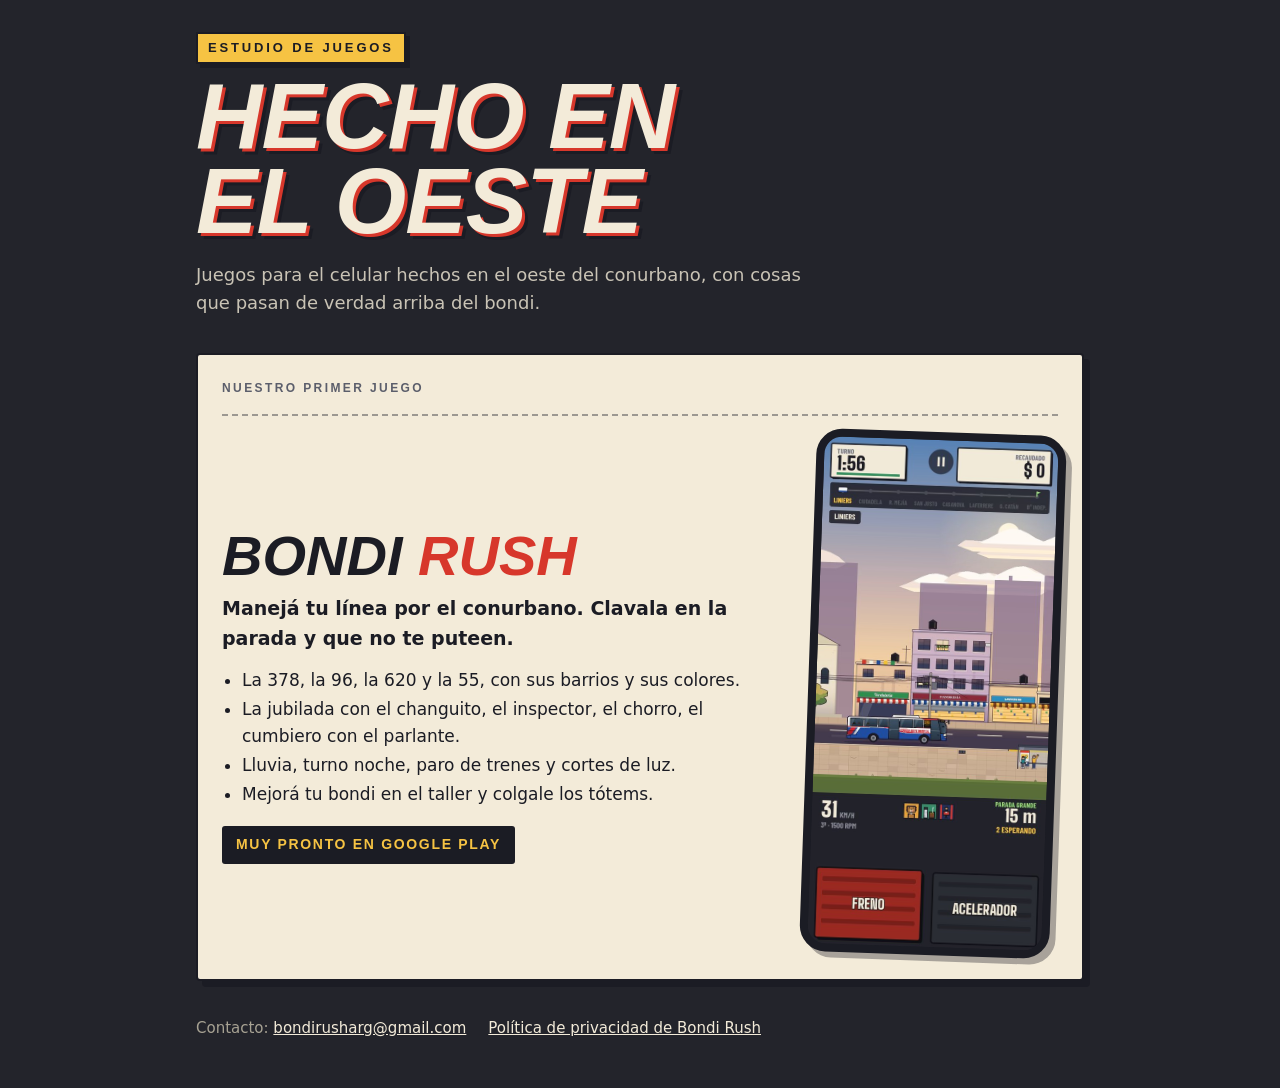
==== index.html @ 9cf69bf5 "Web de Hecho en el Oeste y política de privacidad de Bondi Rush" ====
<!doctype html>
<html lang="es-AR">
<head>
  <meta charset="utf-8">
  <meta name="viewport" content="width=device-width, initial-scale=1">
  <title>Hecho en el Oeste</title>
  <meta name="description" content="Juegos para el celular hechos en el oeste del conurbano. Bondi Rush: manejá tu línea por el conurbano.">
  <link rel="stylesheet" href="estilo.css">
</head>
<body>
  <main class="pagina">
    <a class="marca" href="./">
      <span class="sello">Estudio de juegos</span>
      <span class="nombre">Hecho en<br>el Oeste</span>
    </a>
    <p class="bajada">Juegos para el celular hechos en el oeste del conurbano, con cosas que pasan de verdad arriba del bondi.</p>

    <section class="boleto">
      <p class="rubro">Nuestro primer juego</p>
      <hr class="cortado">
      <div class="juego">
        <div>
          <h2>Bondi <span>Rush</span></h2>
          <p class="frase">Manejá tu línea por el conurbano. Clavala en la parada y que no te puteen.</p>
          <ul>
            <li>La 378, la 96, la 620 y la 55, con sus barrios y sus colores.</li>
            <li>La jubilada con el changuito, el inspector, el chorro, el cumbiero con el parlante.</li>
            <li>Lluvia, turno noche, paro de trenes y cortes de luz.</li>
            <li>Mejorá tu bondi en el taller y colgale los tótems.</li>
          </ul>
          <span class="estado">Muy pronto en Google Play</span>
        </div>
        <div class="celu">
          <img src="img/bondi-rush-turno.jpg" width="540" height="1170" alt="Bondi Rush: un colectivo de la línea 378 frenando en una parada de Liniers, al atardecer.">
        </div>
      </div>
    </section>

    <footer class="pie">
      <span>Contacto: <a href="mailto:bondirusharg@gmail.com">bondirusharg@gmail.com</a></span>
      <a href="privacidad.html">Política de privacidad de Bondi Rush</a>
    </footer>
  </main>
</body>
</html>
---- estilo.css ----
:root {
  --papel: #f3ebd9;
  --papel2: #fff8ea;
  --tinta: #1b1c24;
  --gris: #5b5e6b;
  --rojo: #d7372b;
  --ambar: #f6c343;
  --azul: #1f4f9f;
  --fondo: #23242b;
  --condensada: "Arial Narrow", "Roboto Condensed", "Helvetica Neue", Arial, sans-serif;
  --texto: system-ui, -apple-system, "Segoe UI", Roboto, Arial, sans-serif;
}

* { box-sizing: border-box; }

html { background: var(--fondo); }

body {
  margin: 0;
  background: var(--fondo);
  color: var(--tinta);
  font-family: var(--texto);
  font-size: 17px;
  line-height: 1.55;
}

a { color: var(--azul); }

.pagina {
  max-width: 920px;
  margin: 0 auto;
  padding: 32px 16px 48px;
}

/* ---------- marca ---------- */
.marca {
  display: inline-block;
  text-decoration: none;
  color: var(--papel);
}
.marca .sello {
  display: inline-block;
  background: var(--ambar);
  color: var(--tinta);
  border: 2px solid var(--tinta);
  box-shadow: 4px 4px 0 var(--tinta);
  font-family: var(--condensada);
  font-weight: 800;
  letter-spacing: .22em;
  font-size: 13px;
  padding: 4px 10px;
  text-transform: uppercase;
}
.marca .nombre {
  display: block;
  margin-top: 10px;
  font-family: var(--condensada);
  font-weight: 900;
  font-style: italic;
  text-transform: uppercase;
  line-height: .92;
  font-size: clamp(44px, 11vw, 92px);
  letter-spacing: -.01em;
  color: var(--papel);
  text-shadow: 3px 3px 0 var(--rojo), 6px 6px 0 var(--tinta);
}
.bajada {
  color: #c9c3b5;
  margin: 18px 0 0;
  font-size: 18px;
  max-width: 34em;
}

/* ---------- boleto ---------- */
.boleto {
  background: var(--papel);
  border: 2px solid var(--tinta);
  border-radius: 4px;
  box-shadow: 6px 6px 0 var(--tinta);
  padding: 24px;
  margin-top: 36px;
}
.boleto .rubro {
  font-family: var(--condensada);
  font-weight: 700;
  letter-spacing: .2em;
  text-transform: uppercase;
  font-size: 12px;
  color: var(--gris);
  margin: 0;
}
.cortado {
  border: 0;
  border-top: 2px dashed rgba(27, 28, 36, .4);
  margin: 16px 0;
}

.juego {
  display: grid;
  grid-template-columns: 1fr 250px;
  gap: 28px;
  align-items: center;
}
.juego h2 {
  font-family: var(--condensada);
  font-weight: 900;
  font-style: italic;
  text-transform: uppercase;
  font-size: clamp(38px, 8vw, 56px);
  line-height: .95;
  margin: 6px 0 12px;
}
.juego h2 span { color: var(--rojo); }
.juego .frase { font-size: 19px; font-weight: 600; margin: 0 0 14px; }
.juego ul { margin: 0 0 18px; padding-left: 20px; }
.juego li { margin: 3px 0; }

.estado {
  display: inline-block;
  background: var(--tinta);
  color: var(--ambar);
  font-family: var(--condensada);
  font-weight: 800;
  letter-spacing: .12em;
  text-transform: uppercase;
  font-size: 14px;
  padding: 8px 14px;
  border-radius: 3px;
}

.celu {
  justify-self: center;
  width: 100%;
  max-width: 250px;
  border: 8px solid var(--tinta);
  border-radius: 26px;
  overflow: hidden;
  box-shadow: 6px 6px 0 rgba(27, 28, 36, .35);
  background: var(--tinta);
  transform: rotate(2deg);
}
.celu img { display: block; width: 100%; height: auto; }

/* ---------- texto largo (privacidad) ---------- */
.legal h1 {
  font-family: var(--condensada);
  font-weight: 900;
  text-transform: uppercase;
  font-size: clamp(30px, 6vw, 44px);
  line-height: 1;
  margin: 6px 0 6px;
}
.legal .fecha { color: var(--gris); margin: 0; font-size: 15px; }
.legal h2 {
  font-family: var(--condensada);
  font-weight: 800;
  text-transform: uppercase;
  letter-spacing: .04em;
  font-size: 21px;
  margin: 28px 0 6px;
}
.legal p, .legal li { max-width: 44em; }
.legal ul { padding-left: 22px; }
.legal li { margin: 5px 0; }
.nota {
  background: var(--papel2);
  border-left: 4px solid var(--ambar);
  padding: 12px 16px;
  margin: 16px 0;
}

/* ---------- pie ---------- */
.pie {
  margin-top: 36px;
  color: #a7a293;
  font-size: 15px;
  display: flex;
  flex-wrap: wrap;
  gap: 8px 22px;
}
.pie a { color: var(--papel); }

@media (max-width: 680px) {
  .juego { grid-template-columns: 1fr; }
  .celu { max-width: 220px; margin-top: 4px; }
  .boleto { padding: 18px; }
  .estado { font-size: 13px; letter-spacing: .05em; padding: 8px 12px; }
}
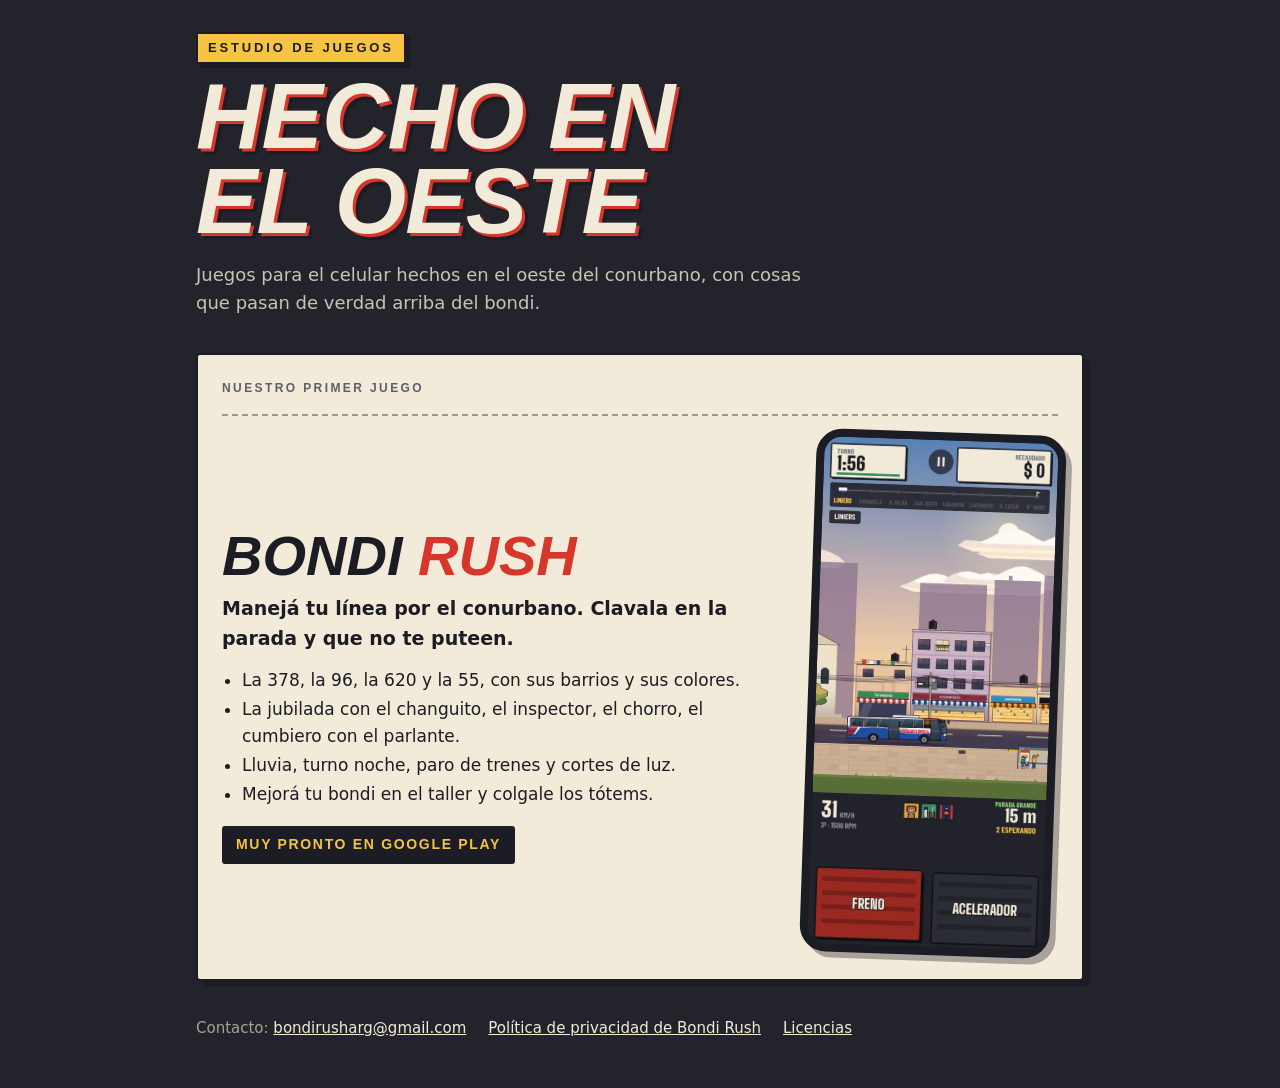
==== commit f1b33ced: "Página de licencias del juego" ====
--- a/index.html
+++ b/index.html
@@ -39,6 +39,7 @@
     <footer class="pie">
       <span>Contacto: <a href="mailto:bondirusharg@gmail.com">bondirusharg@gmail.com</a></span>
       <a href="privacidad.html">Política de privacidad de Bondi Rush</a>
+      <a href="licencias.html">Licencias</a>
     </footer>
   </main>
 </body>
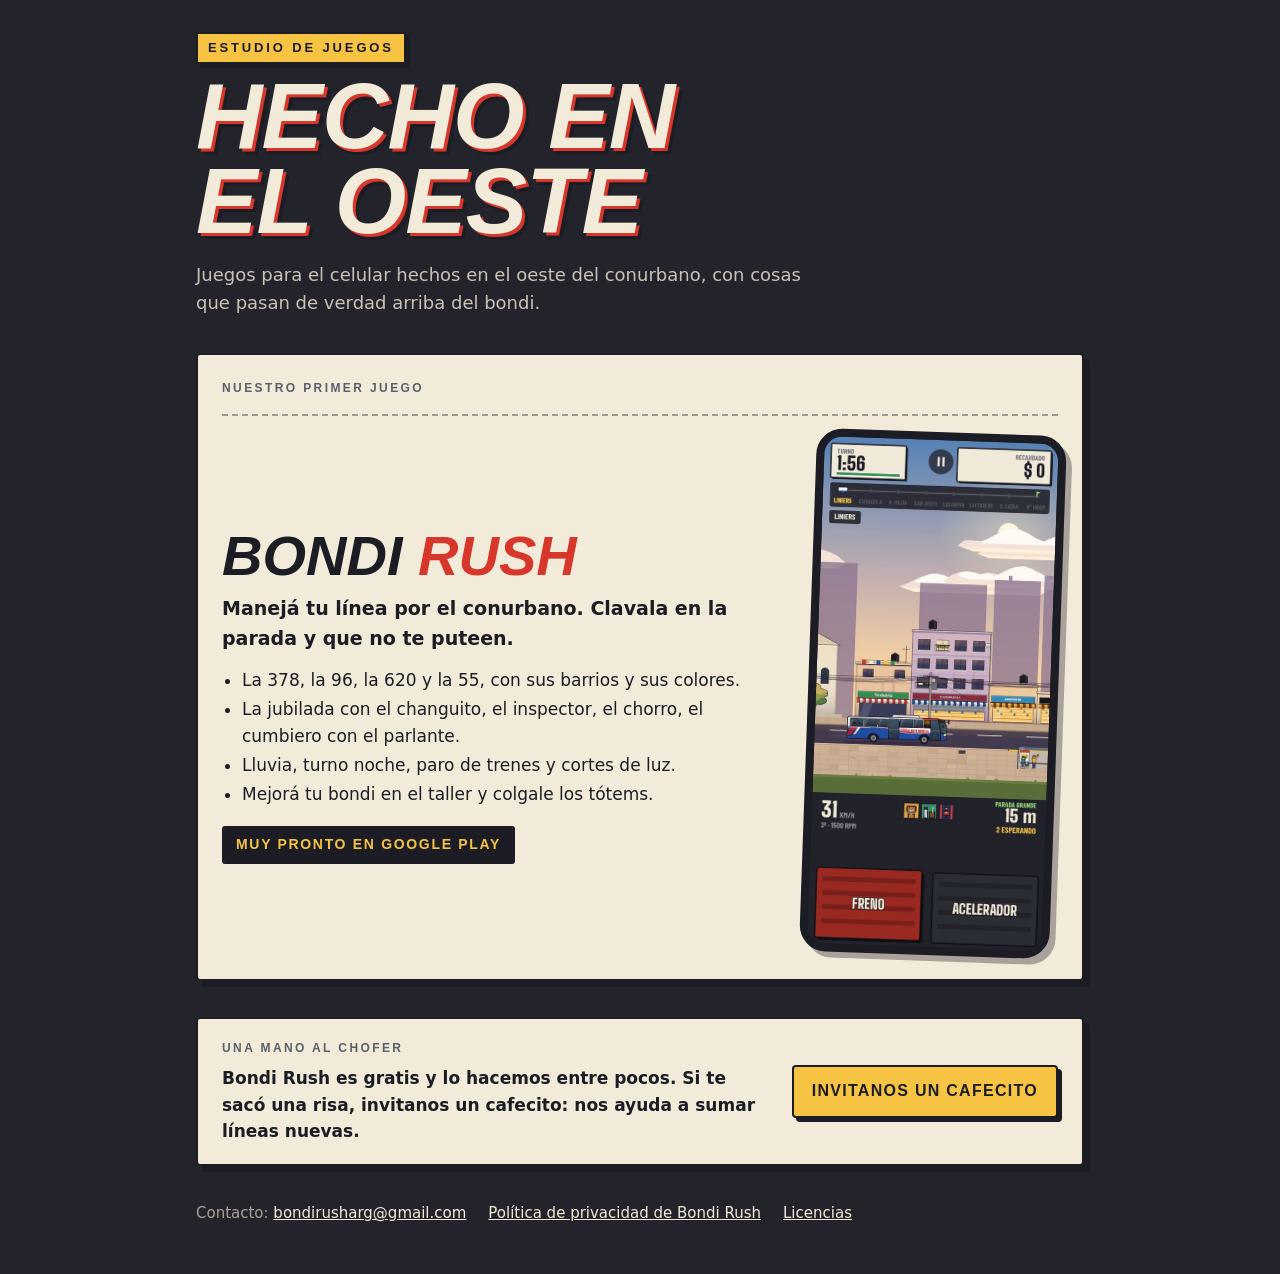
==== commit 06c44c0a: "Suma el Cafecito en la portada Co-Authored-By: Claude Opus 5.5 <noreply@anthropic.com>" ====
--- a/index.html
+++ b/index.html
@@ -36,6 +36,15 @@
       </div>
     </section>
 
+    <!-- Cafecito: solo acá (y en redes). Nunca dentro del juego ni en la ficha de Play: rompe la política de pagos de Google. -->
+    <section class="boleto cafecito">
+      <div>
+        <p class="rubro">Una mano al chofer</p>
+        <p class="frase">Bondi Rush es gratis y lo hacemos entre pocos. Si te sacó una risa, invitanos un cafecito: nos ayuda a sumar líneas nuevas.</p>
+      </div>
+      <a class="boton-cafe" href="https://cafecito.app/bondirush" target="_blank" rel="noopener">Invitanos un cafecito</a>
+    </section>
+
     <footer class="pie">
       <span>Contacto: <a href="mailto:bondirusharg@gmail.com">bondirusharg@gmail.com</a></span>
       <a href="privacidad.html">Política de privacidad de Bondi Rush</a>
--- a/estilo.css
+++ b/estilo.css
@@ -169,6 +169,34 @@
   margin: 16px 0;
 }
 
+/* ---------- cafecito ---------- */
+.cafecito {
+  display: flex;
+  flex-wrap: wrap;
+  align-items: center;
+  justify-content: space-between;
+  gap: 16px 24px;
+  padding: 20px 24px;
+}
+.cafecito > div { flex: 1 1 280px; }
+.cafecito .frase { font-size: 17px; font-weight: 600; margin: 8px 0 0; }
+.boton-cafe {
+  display: inline-block;
+  background: var(--ambar);
+  color: var(--tinta);
+  border: 2px solid var(--tinta);
+  box-shadow: 4px 4px 0 var(--tinta);
+  border-radius: 4px;
+  font-family: var(--condensada);
+  font-weight: 800;
+  letter-spacing: .08em;
+  text-transform: uppercase;
+  text-decoration: none;
+  font-size: 16px;
+  padding: 12px 18px;
+}
+.boton-cafe:active { transform: translate(3px, 3px); box-shadow: 1px 1px 0 var(--tinta); }
+
 /* ---------- pie ---------- */
 .pie {
   margin-top: 36px;
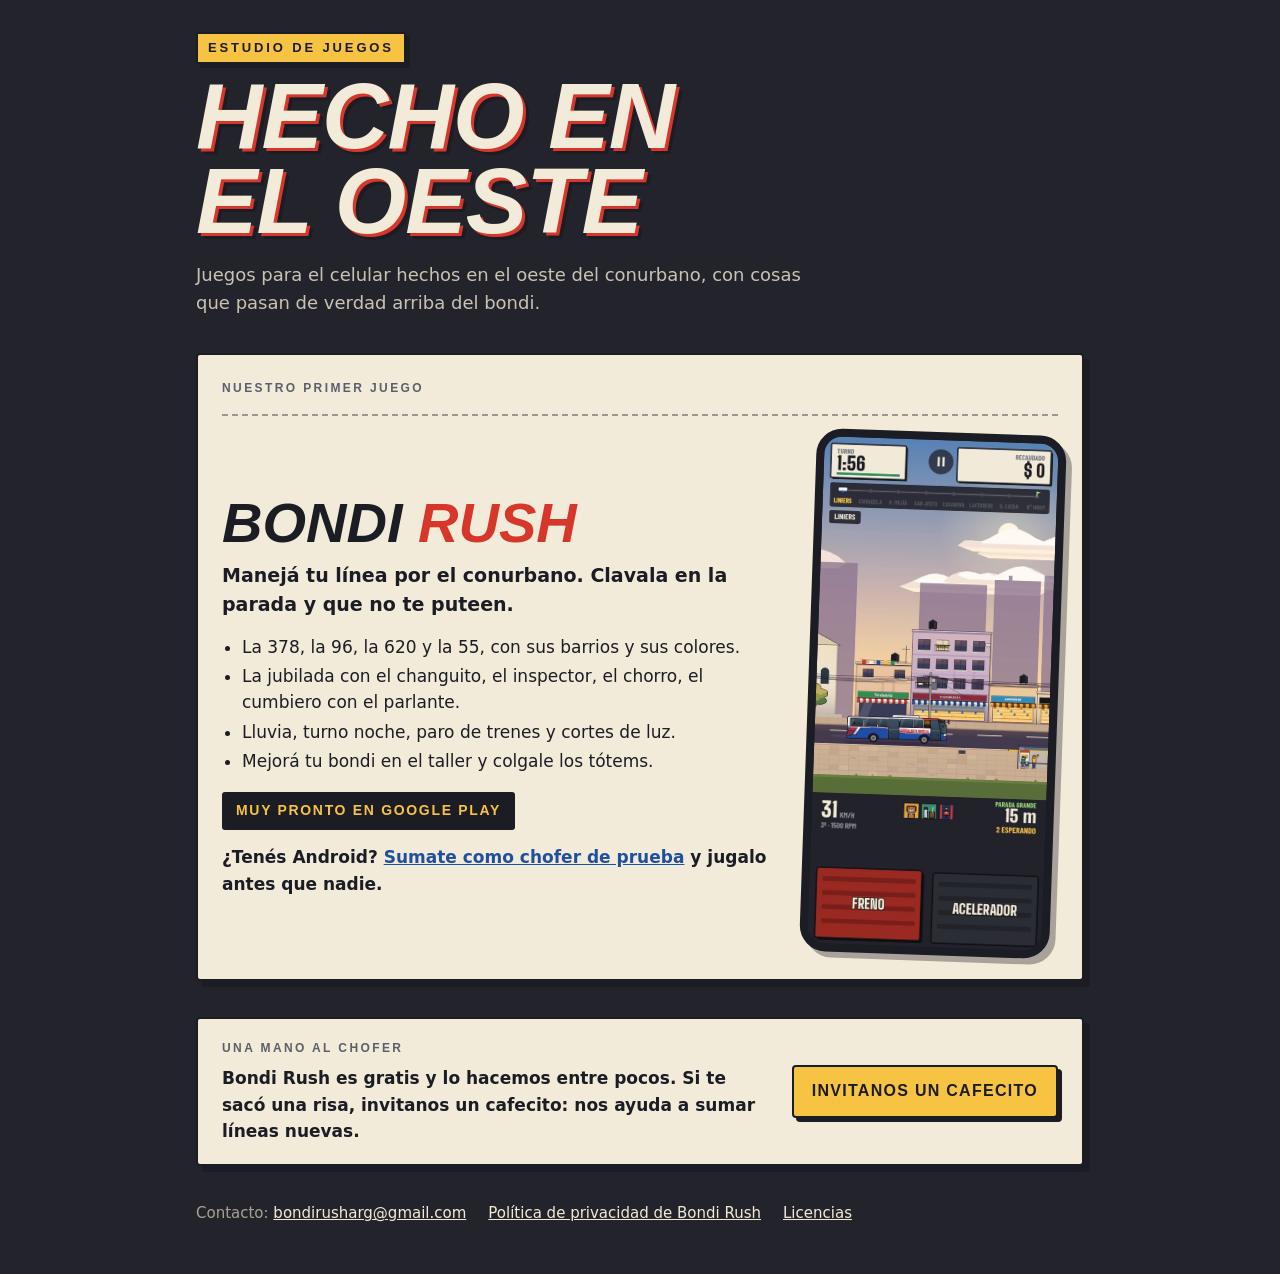
==== commit a736461e: "Página para sumarse como chofer de prueba" ====
--- a/index.html
+++ b/index.html
@@ -29,6 +29,7 @@
             <li>Mejorá tu bondi en el taller y colgale los tótems.</li>
           </ul>
           <span class="estado">Muy pronto en Google Play</span>
+          <p class="aviso-prueba">¿Tenés Android? <a href="choferes.html">Sumate como chofer de prueba</a> y jugalo antes que nadie.</p>
         </div>
         <div class="celu">
           <img src="img/bondi-rush-turno.jpg" width="540" height="1170" alt="Bondi Rush: un colectivo de la línea 378 frenando en una parada de Liniers, al atardecer.">
--- a/estilo.css
+++ b/estilo.css
@@ -197,6 +197,34 @@
 }
 .boton-cafe:active { transform: translate(3px, 3px); box-shadow: 1px 1px 0 var(--tinta); }
 
+/* ---------- choferes de prueba ---------- */
+.titulo-prueba {
+  font-family: var(--condensada);
+  font-weight: 900;
+  text-transform: uppercase;
+  font-size: 44px;
+  line-height: 1;
+  margin: 10px 0 14px;
+}
+.pasos { margin: 0; padding-left: 26px; }
+.pasos li { margin: 0 0 18px; padding-left: 4px; }
+.pasos li::marker { font-family: var(--condensada); font-weight: 900; color: var(--rojo); }
+.boton-paso {
+  display: table;
+  margin-top: 8px;
+  background: var(--tinta);
+  color: var(--ambar);
+  border-radius: 4px;
+  font-family: var(--condensada);
+  font-weight: 800;
+  letter-spacing: .08em;
+  text-transform: uppercase;
+  text-decoration: none;
+  font-size: 15px;
+  padding: 10px 16px;
+}
+.aviso-prueba { margin: 14px 0 0; font-weight: 600; }
+
 /* ---------- pie ---------- */
 .pie {
   margin-top: 36px;
@@ -213,4 +241,6 @@
   .celu { max-width: 220px; margin-top: 4px; }
   .boleto { padding: 18px; }
   .estado { font-size: 13px; letter-spacing: .05em; padding: 8px 12px; }
-}
+  .titulo-prueba { font-size: 34px; }
+  .prueba .celu { display: none; }
+}
